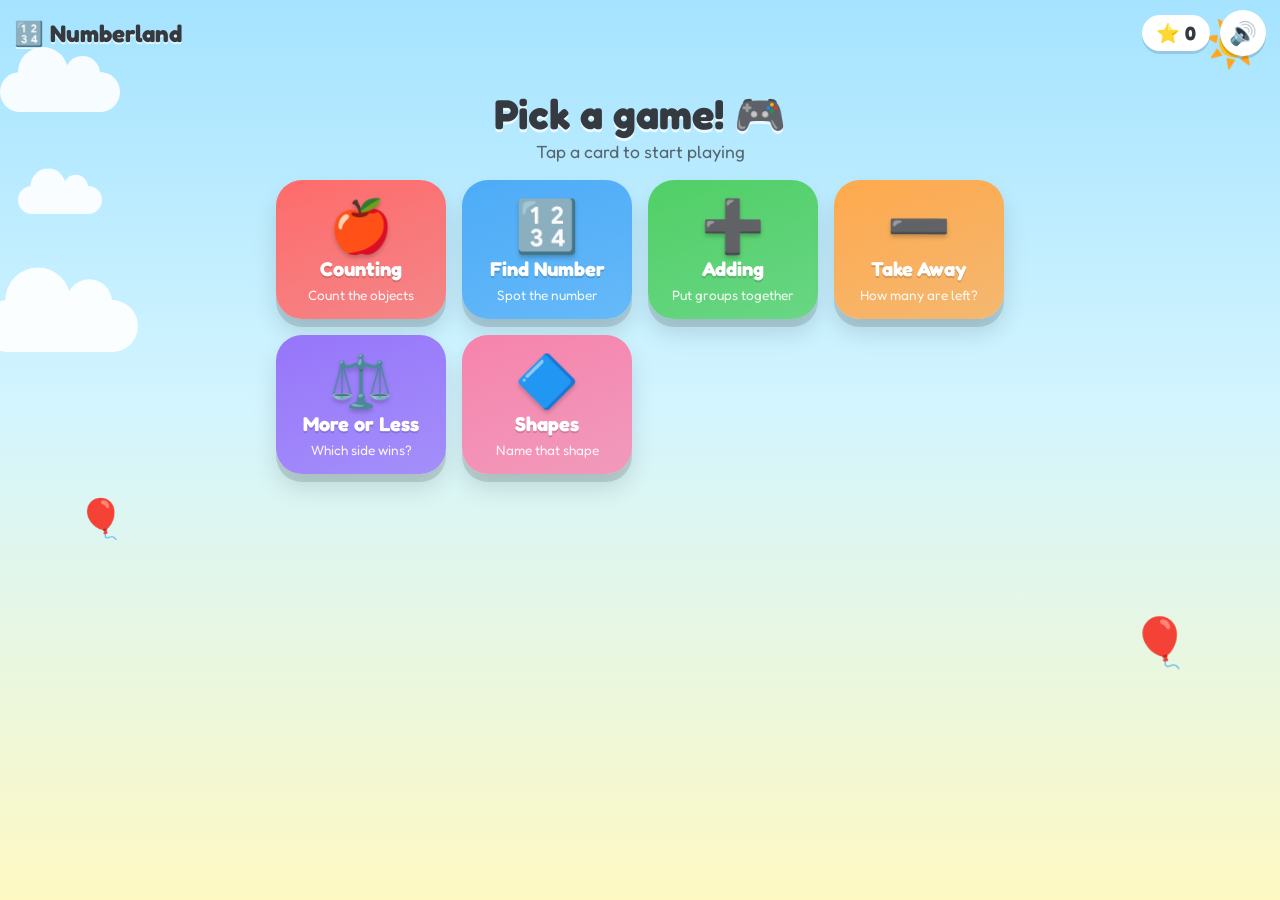
==== index.html @ 521a17ec "Add Numberland: maths game for kids aged 3-6 Fully static web app with six game modes (counting, fin" ====
<!DOCTYPE html>
<html lang="en">
<head>
<meta charset="UTF-8">
<meta name="viewport" content="width=device-width, initial-scale=1, maximum-scale=1, user-scalable=no">
<meta name="apple-mobile-web-app-capable" content="yes">
<title>Numberland — Maths Fun for Kids</title>
<link rel="preconnect" href="https://fonts.googleapis.com">
<link rel="preconnect" href="https://fonts.gstatic.com" crossorigin>
<link href="https://fonts.googleapis.com/css2?family=Fredoka:wght@400;500;600;700&display=swap" rel="stylesheet">
<link rel="stylesheet" href="style.css">
</head>
<body>

<canvas id="confetti-canvas"></canvas>

<div class="sky" aria-hidden="true">
  <div class="cloud c1"></div>
  <div class="cloud c2"></div>
  <div class="cloud c3"></div>
  <div class="balloon b1">🎈</div>
  <div class="balloon b2">🎈</div>
  <div class="sun">☀️</div>
</div>

<header id="topbar">
  <button id="btn-home" class="icon-btn hidden" aria-label="Back to home">🏠</button>
  <div class="logo">🔢 Numberland</div>
  <div class="top-right">
    <div id="star-counter" class="star-counter" title="Your stars">⭐ <span id="star-count">0</span></div>
    <button id="btn-sound" class="icon-btn" aria-label="Toggle sound">🔊</button>
  </div>
</header>

<main id="app">

  <!-- HOME / MODE SELECT -->
  <section id="screen-home" class="screen">
    <h1 class="welcome">Pick a game! 🎮</h1>
    <p class="subtitle">Tap a card to start playing</p>
    <div id="mode-grid" class="mode-grid"></div>
    <div id="trophy-shelf" class="trophy-shelf hidden">
      <span class="trophy-label">Your trophies:</span>
      <span id="trophy-list"></span>
    </div>
  </section>

  <!-- GAME -->
  <section id="screen-game" class="screen hidden">
    <div class="game-head">
      <div id="level-badge" class="level-badge">Level 1</div>
      <div id="streak-dots" class="streak-dots"></div>
    </div>

    <div class="question-row">
      <h2 id="question-text" class="question-text"></h2>
      <button id="btn-repeat" class="icon-btn big" aria-label="Hear the question">🔊</button>
    </div>

    <div id="visual" class="visual"></div>
    <div id="options" class="options"></div>
    <div id="feedback" class="feedback hidden"></div>
  </section>

  <!-- REWARD -->
  <section id="screen-reward" class="screen hidden">
    <div class="reward-box">
      <div class="reward-trophy">🏆</div>
      <h2 class="reward-title">Amazing!</h2>
      <p class="reward-sub">You earned a trophy!</p>
      <p id="reward-count" class="reward-count"></p>
      <button id="btn-keep-playing" class="big-btn">Keep Playing! 🎉</button>
    </div>
  </section>

</main>

<script src="game.js"></script>
</body>
</html>
---- style.css ----
/* ============ Numberland — kid-friendly styles ============ */

:root {
  --red: #ff6b6b;
  --orange: #ffa94d;
  --yellow: #ffd43b;
  --green: #51cf66;
  --teal: #38d9a9;
  --blue: #4dabf7;
  --purple: #9775fa;
  --pink: #f783ac;
  --ink: #343a40;
  --card-shadow: 0 8px 0 rgba(0, 0, 0, 0.12), 0 14px 24px rgba(0, 0, 0, 0.12);
}

* { box-sizing: border-box; -webkit-tap-highlight-color: transparent; }

html, body {
  margin: 0;
  padding: 0;
  min-height: 100%;
  overflow-x: hidden;
}

body {
  font-family: 'Fredoka', 'Baloo 2', 'Comic Sans MS', 'Chalkboard SE', sans-serif;
  color: var(--ink);
  background: linear-gradient(180deg, #a5e3ff 0%, #d3f5ff 45%, #fef9c3 100%);
  min-height: 100vh;
  user-select: none;
  -webkit-user-select: none;
  touch-action: manipulation;
}

/* ---------- animated sky ---------- */
.sky { position: fixed; inset: 0; pointer-events: none; z-index: 0; overflow: hidden; }

.cloud {
  position: absolute;
  width: 120px; height: 40px;
  background: #fff;
  border-radius: 40px;
  opacity: 0.9;
  animation: drift linear infinite;
}
.cloud::before, .cloud::after {
  content: '';
  position: absolute;
  background: #fff;
  border-radius: 50%;
}
.cloud::before { width: 50px; height: 50px; top: -25px; left: 18px; }
.cloud::after  { width: 35px; height: 35px; top: -16px; right: 20px; }
.c1 { top: 8%;  animation-duration: 55s; }
.c2 { top: 20%; animation-duration: 75s; animation-delay: -30s; transform: scale(0.7); }
.c3 { top: 34%; animation-duration: 95s; animation-delay: -60s; transform: scale(1.3); }

@keyframes drift {
  from { left: -160px; }
  to   { left: 110%; }
}

.balloon { position: absolute; font-size: 2.4rem; animation: bob 5s ease-in-out infinite; }
.b1 { left: 6%;  top: 55%; }
.b2 { right: 7%; top: 68%; animation-delay: -2.5s; font-size: 3rem; }
@keyframes bob {
  0%, 100% { transform: translateY(0) rotate(-4deg); }
  50%      { transform: translateY(-26px) rotate(4deg); }
}
.sun { position: absolute; top: 12px; right: 16px; font-size: 3rem; animation: spin 30s linear infinite; }
@keyframes spin { to { transform: rotate(360deg); } }

/* ---------- confetti canvas ---------- */
#confetti-canvas {
  position: fixed; inset: 0;
  width: 100%; height: 100%;
  pointer-events: none;
  z-index: 50;
}

/* ---------- top bar ---------- */
#topbar {
  position: relative; z-index: 10;
  display: flex; align-items: center; justify-content: space-between;
  padding: 10px 14px;
}
.logo { font-size: 1.5rem; font-weight: 700; text-shadow: 0 2px 0 rgba(255,255,255,.7); }
.top-right { display: flex; align-items: center; gap: 10px; }

.star-counter {
  background: #fff;
  border-radius: 999px;
  padding: 6px 14px;
  font-size: 1.2rem;
  font-weight: 700;
  box-shadow: 0 3px 0 rgba(0,0,0,.12);
}
.star-counter.bump { animation: bump .45s ease; }
@keyframes bump {
  30% { transform: scale(1.35) rotate(-6deg); }
  60% { transform: scale(0.95); }
}

.icon-btn {
  border: none;
  background: #fff;
  border-radius: 50%;
  width: 46px; height: 46px;
  font-size: 1.4rem;
  cursor: pointer;
  box-shadow: 0 3px 0 rgba(0,0,0,.15);
  transition: transform .1s ease;
  display: inline-flex; align-items: center; justify-content: center;
}
.icon-btn:active { transform: scale(0.9); }
.icon-btn.big { width: 60px; height: 60px; font-size: 1.8rem; flex: 0 0 auto; }

/* ---------- screens ---------- */
#app { position: relative; z-index: 5; max-width: 760px; margin: 0 auto; padding: 8px 16px 40px; }
.screen { animation: fadeIn .3s ease; }
.hidden { display: none !important; }
@keyframes fadeIn { from { opacity: 0; transform: translateY(12px); } }

.welcome {
  text-align: center;
  font-size: clamp(1.8rem, 5vw, 2.6rem);
  margin: 14px 0 2px;
  text-shadow: 0 3px 0 rgba(255,255,255,.7);
}
.subtitle { text-align: center; margin: 0 0 18px; font-size: 1.1rem; opacity: .75; }

/* ---------- mode cards ---------- */
.mode-grid {
  display: grid;
  grid-template-columns: repeat(auto-fit, minmax(150px, 1fr));
  gap: 16px;
}
.mode-card {
  border: none;
  border-radius: 26px;
  padding: 20px 12px 16px;
  cursor: pointer;
  color: #fff;
  font-family: inherit;
  box-shadow: var(--card-shadow);
  transition: transform .12s ease, box-shadow .12s ease;
  display: flex; flex-direction: column; align-items: center; gap: 6px;
}
.mode-card:hover { transform: translateY(-5px) rotate(-1deg); }
.mode-card:active { transform: scale(0.94); box-shadow: 0 2px 0 rgba(0,0,0,.12); }
.mode-icon { font-size: 3.2rem; line-height: 1; filter: drop-shadow(0 3px 2px rgba(0,0,0,.2)); }
.mode-name { font-size: 1.25rem; font-weight: 700; text-shadow: 0 2px 0 rgba(0,0,0,.15); }
.mode-desc { font-size: .85rem; opacity: .92; }

.trophy-shelf {
  margin-top: 26px;
  text-align: center;
  background: rgba(255,255,255,.55);
  border-radius: 18px;
  padding: 10px 14px;
  font-size: 1.3rem;
}
.trophy-label { font-size: 1rem; font-weight: 600; margin-right: 8px; }

/* ---------- game screen ---------- */
.game-head { display: flex; align-items: center; justify-content: space-between; margin: 4px 2px 8px; }
.level-badge {
  background: var(--purple);
  color: #fff;
  font-weight: 700;
  border-radius: 999px;
  padding: 5px 14px;
  font-size: .95rem;
  box-shadow: 0 3px 0 rgba(0,0,0,.15);
}
.streak-dots { font-size: 1.1rem; letter-spacing: 2px; min-height: 1.4em; }

.question-row {
  display: flex; align-items: center; gap: 12px;
  background: rgba(255,255,255,.75);
  border-radius: 22px;
  padding: 12px 16px;
  box-shadow: 0 4px 0 rgba(0,0,0,.08);
}
.question-text { flex: 1; margin: 0; font-size: clamp(1.3rem, 4.5vw, 1.9rem); font-weight: 600; }

.visual {
  margin: 18px auto 6px;
  min-height: 90px;
  display: flex; flex-wrap: wrap; align-items: center; justify-content: center;
  gap: 8px;
  padding: 6px;
}

.obj {
  font-size: clamp(2.4rem, 8vw, 3.4rem);
  line-height: 1.15;
  cursor: pointer;
  position: relative;
  display: inline-block;
  transition: transform .15s ease;
  animation: popIn .35s ease backwards;
}
.obj:hover { transform: scale(1.12); }
.obj.counted { transform: scale(1.25); filter: drop-shadow(0 0 6px rgba(255,212,59,.9)); }
.obj.counted::after {
  content: attr(data-count);
  position: absolute;
  top: -10px; right: -10px;
  background: var(--yellow);
  color: var(--ink);
  font-size: .95rem;
  font-weight: 700;
  width: 24px; height: 24px;
  border-radius: 50%;
  display: flex; align-items: center; justify-content: center;
  box-shadow: 0 2px 0 rgba(0,0,0,.2);
}
.obj.crossed { opacity: .35; filter: grayscale(.8); animation: flyAway .6s ease forwards; }
.obj.static { cursor: default; }
.obj.static:hover { transform: none; }

@keyframes popIn { from { transform: scale(0); } 70% { transform: scale(1.2); } }
@keyframes flyAway { to { transform: translateY(-40px) rotate(30deg); opacity: 0; } }

.visual-op { font-size: clamp(2rem, 7vw, 3rem); font-weight: 700; margin: 0 6px; }
.visual-eq { font-size: clamp(2rem, 7vw, 3rem); font-weight: 700; margin: 0 6px; color: var(--purple); }

/* compare panels */
.compare-wrap { display: flex; gap: 14px; width: 100%; justify-content: center; }
.compare-panel {
  flex: 1 1 0;
  max-width: 300px;
  min-height: 160px;
  background: rgba(255,255,255,.8);
  border: 4px dashed rgba(0,0,0,.15);
  border-radius: 22px;
  padding: 12px 8px;
  display: flex; flex-wrap: wrap; align-items: center; justify-content: center;
  gap: 4px;
  cursor: pointer;
  transition: transform .12s ease, border-color .12s ease;
  font-family: inherit;
}
.compare-panel:hover { transform: scale(1.03); border-color: var(--blue); }
.compare-panel:active { transform: scale(.96); }
.compare-panel .obj { cursor: pointer; }
.compare-panel.correct-panel { border-color: var(--green); border-style: solid; background: #d3f9d8; }

/* ---------- answer options ---------- */
.options {
  display: flex; flex-wrap: wrap; justify-content: center;
  gap: 16px;
  margin-top: 18px;
  padding-bottom: 10px;
}
.opt-btn {
  font-family: inherit;
  font-weight: 700;
  font-size: clamp(2rem, 8vw, 3rem);
  color: #fff;
  border: none;
  border-radius: 24px;
  min-width: 92px;
  padding: 14px 26px;
  cursor: pointer;
  box-shadow: 0 6px 0 rgba(0,0,0,.18);
  transition: transform .1s ease, box-shadow .1s ease, opacity .2s ease;
  animation: popIn .3s ease backwards;
}
.opt-btn:hover { transform: translateY(-3px); }
.opt-btn:active { transform: translateY(3px); box-shadow: 0 2px 0 rgba(0,0,0,.18); }
.opt-btn.wrong { opacity: .35; pointer-events: none; animation: shake .4s ease; }
.opt-btn.right { animation: cheer .6s ease; background: var(--green) !important; }
.opt-btn .shape-emoji { font-size: clamp(2.4rem, 9vw, 3.4rem); line-height: 1; }

@keyframes shake {
  20%, 60% { transform: translateX(-8px); }
  40%, 80% { transform: translateX(8px); }
}
@keyframes cheer {
  30% { transform: scale(1.25) rotate(-5deg); }
  60% { transform: scale(1.1) rotate(5deg); }
}

/* ---------- feedback overlay ---------- */
.feedback {
  position: fixed;
  inset: 0;
  display: flex; flex-direction: column; align-items: center; justify-content: center;
  pointer-events: none;
  z-index: 40;
}
.feedback .fb-emoji { font-size: clamp(5rem, 20vw, 9rem); animation: fbBounce .8s ease; filter: drop-shadow(0 8px 12px rgba(0,0,0,.25)); }
.feedback .fb-word {
  font-size: clamp(2rem, 8vw, 3.2rem);
  font-weight: 700;
  color: #fff;
  text-shadow: 0 3px 0 rgba(0,0,0,.25);
  animation: popIn .5s ease;
}
@keyframes fbBounce {
  0% { transform: scale(0) rotate(-30deg); }
  60% { transform: scale(1.25) rotate(10deg); }
  100% { transform: scale(1); }
}

/* ---------- reward screen ---------- */
#screen-reward { text-align: center; padding-top: 30px; }
.reward-box {
  background: rgba(255,255,255,.85);
  border-radius: 30px;
  padding: 34px 26px;
  box-shadow: var(--card-shadow);
  display: inline-block;
}
.reward-trophy { font-size: 6rem; animation: fbBounce 1s ease; }
.reward-title { font-size: 2.4rem; margin: 8px 0 0; }
.reward-sub { font-size: 1.3rem; margin: 6px 0 0; }
.reward-count { font-size: 1.1rem; opacity: .75; }

.big-btn {
  font-family: inherit;
  font-size: 1.5rem;
  font-weight: 700;
  color: #fff;
  background: var(--green);
  border: none;
  border-radius: 999px;
  padding: 16px 34px;
  margin-top: 14px;
  cursor: pointer;
  box-shadow: 0 6px 0 rgba(0,0,0,.18);
  transition: transform .1s ease;
}
.big-btn:active { transform: translateY(3px); box-shadow: 0 2px 0 rgba(0,0,0,.18); }

/* ---------- small screens ---------- */
@media (max-width: 480px) {
  .mode-grid { grid-template-columns: repeat(2, 1fr); gap: 12px; }
  .mode-icon { font-size: 2.6rem; }
  .compare-wrap { gap: 10px; }
  .logo { font-size: 1.2rem; }
}
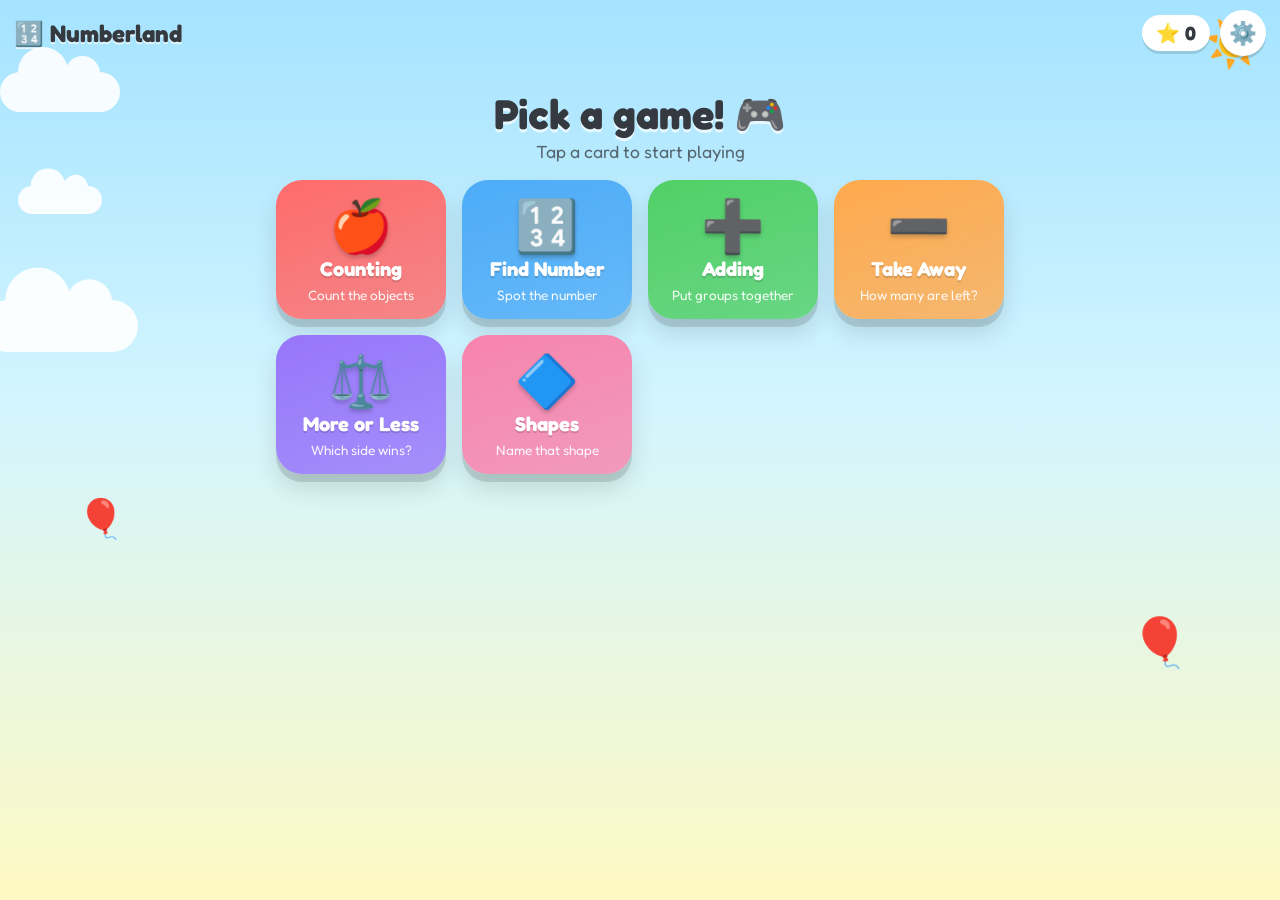
==== commit ba9ee7ef: "Add settings modal with sound toggle and progress reset Gear button in the top bar opens a modal con" ====
--- a/index.html
+++ b/index.html
@@ -5,6 +5,9 @@
 <meta name="viewport" content="width=device-width, initial-scale=1, maximum-scale=1, user-scalable=no">
 <meta name="apple-mobile-web-app-capable" content="yes">
 <title>Numberland — Maths Fun for Kids</title>
+<link rel="icon" type="image/png" sizes="32x32" href="favicon-32x32.png">
+<link rel="icon" type="image/png" sizes="192x192" href="icon-192x192.png">
+<link rel="apple-touch-icon" href="apple-touch-icon.png">
 <link rel="preconnect" href="https://fonts.googleapis.com">
 <link rel="preconnect" href="https://fonts.gstatic.com" crossorigin>
 <link href="https://fonts.googleapis.com/css2?family=Fredoka:wght@400;500;600;700&display=swap" rel="stylesheet">
@@ -28,7 +31,7 @@
   <div class="logo">🔢 Numberland</div>
   <div class="top-right">
     <div id="star-counter" class="star-counter" title="Your stars">⭐ <span id="star-count">0</span></div>
-    <button id="btn-sound" class="icon-btn" aria-label="Toggle sound">🔊</button>
+    <button id="btn-settings" class="icon-btn" aria-label="Settings">⚙️</button>
   </div>
 </header>
 
@@ -75,6 +78,16 @@
 
 </main>
 
+<!-- SETTINGS MODAL -->
+<div id="settings-modal" class="modal hidden">
+  <div class="modal-box" role="dialog" aria-label="Settings">
+    <h2>Settings ⚙️</h2>
+    <button id="btn-sound-toggle" class="settings-btn">🔊 Sound: On</button>
+    <button id="btn-reset" class="settings-btn danger">🗑️ Reset Progress</button>
+    <button id="btn-settings-close" class="settings-btn close">✖ Close</button>
+  </div>
+</div>
+
 <script src="game.js"></script>
 </body>
 </html>
--- a/style.css
+++ b/style.css
@@ -335,6 +335,41 @@
 }
 .big-btn:active { transform: translateY(3px); box-shadow: 0 2px 0 rgba(0,0,0,.18); }
 
+/* ---------- settings modal ---------- */
+.modal {
+  position: fixed; inset: 0; z-index: 60;
+  background: rgba(52, 58, 64, .45);
+  display: flex; align-items: center; justify-content: center;
+  animation: fadeIn .2s ease;
+}
+.modal-box {
+  background: #fff;
+  border-radius: 28px;
+  padding: 26px 24px;
+  width: min(90vw, 340px);
+  box-shadow: var(--card-shadow);
+  display: flex; flex-direction: column; gap: 14px;
+  animation: popIn .25s ease;
+}
+.modal-box h2 { margin: 0 0 4px; text-align: center; font-size: 1.6rem; }
+.settings-btn {
+  font-family: inherit;
+  font-size: 1.25rem;
+  font-weight: 700;
+  border: none;
+  border-radius: 18px;
+  padding: 14px 18px;
+  cursor: pointer;
+  color: #fff;
+  background: var(--blue);
+  box-shadow: 0 4px 0 rgba(0, 0, 0, .15);
+  transition: transform .1s ease;
+}
+.settings-btn:active { transform: translateY(2px); box-shadow: 0 2px 0 rgba(0, 0, 0, .15); }
+.settings-btn.danger { background: var(--red); }
+.settings-btn.danger.confirm { background: var(--orange); animation: shake .4s ease; }
+.settings-btn.close { background: #adb5bd; }
+
 /* ---------- small screens ---------- */
 @media (max-width: 480px) {
   .mode-grid { grid-template-columns: repeat(2, 1fr); gap: 12px; }
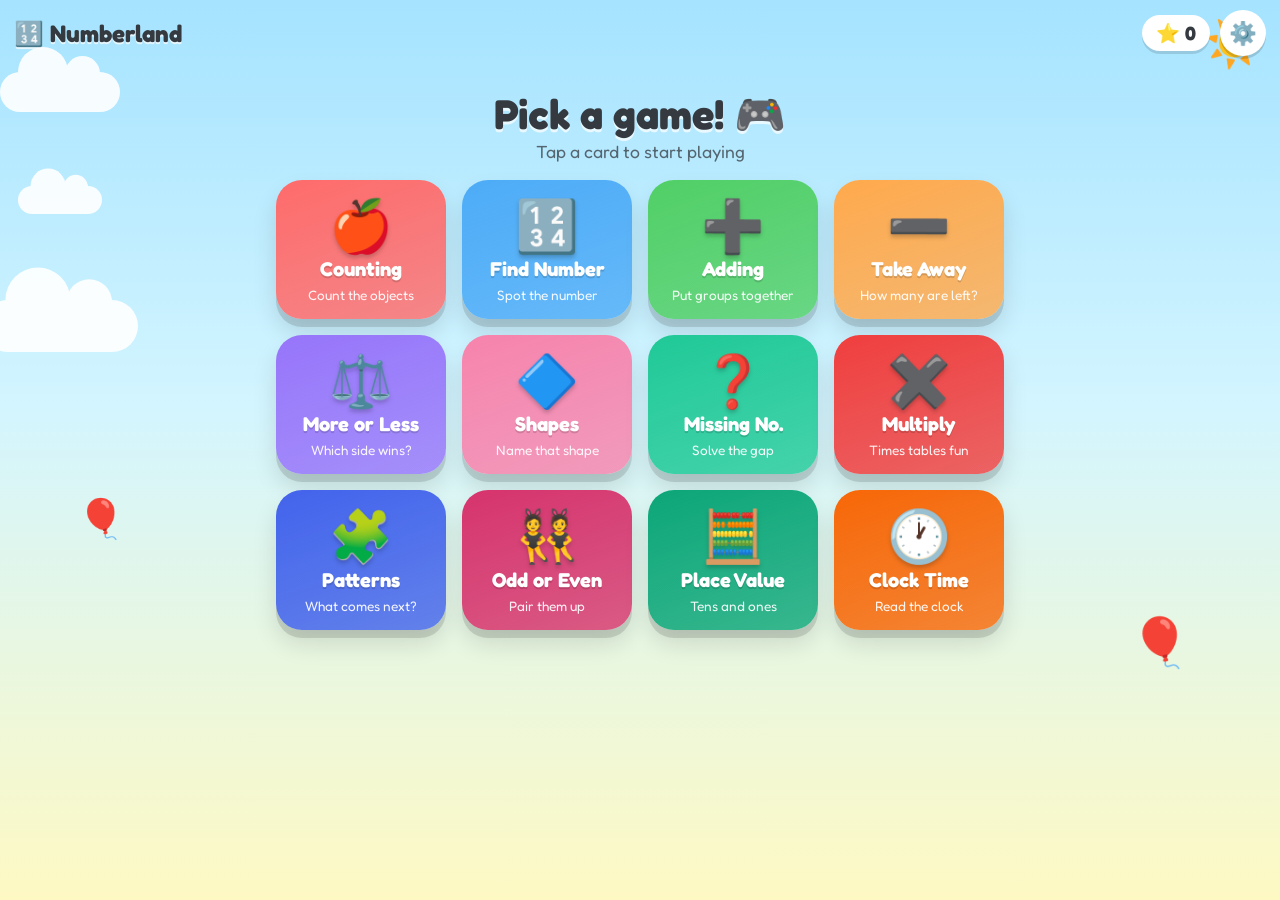
==== commit 18cd15a0: "Restructure into src/ and docs/, add LLM project guide Source moves under src/ with js/, css/, and i" ====
--- a/index.html
+++ b/index.html
@@ -2,92 +2,12 @@
 <html lang="en">
 <head>
 <meta charset="UTF-8">
-<meta name="viewport" content="width=device-width, initial-scale=1, maximum-scale=1, user-scalable=no">
-<meta name="apple-mobile-web-app-capable" content="yes">
+<meta http-equiv="refresh" content="0; url=src/">
+<link rel="canonical" href="src/">
 <title>Numberland — Maths Fun for Kids</title>
-<link rel="icon" type="image/png" sizes="32x32" href="favicon-32x32.png">
-<link rel="icon" type="image/png" sizes="192x192" href="icon-192x192.png">
-<link rel="apple-touch-icon" href="apple-touch-icon.png">
-<link rel="preconnect" href="https://fonts.googleapis.com">
-<link rel="preconnect" href="https://fonts.gstatic.com" crossorigin>
-<link href="https://fonts.googleapis.com/css2?family=Fredoka:wght@400;500;600;700&display=swap" rel="stylesheet">
-<link rel="stylesheet" href="style.css">
 </head>
 <body>
-
-<canvas id="confetti-canvas"></canvas>
-
-<div class="sky" aria-hidden="true">
-  <div class="cloud c1"></div>
-  <div class="cloud c2"></div>
-  <div class="cloud c3"></div>
-  <div class="balloon b1">🎈</div>
-  <div class="balloon b2">🎈</div>
-  <div class="sun">☀️</div>
-</div>
-
-<header id="topbar">
-  <button id="btn-home" class="icon-btn hidden" aria-label="Back to home">🏠</button>
-  <div class="logo">🔢 Numberland</div>
-  <div class="top-right">
-    <div id="star-counter" class="star-counter" title="Your stars">⭐ <span id="star-count">0</span></div>
-    <button id="btn-settings" class="icon-btn" aria-label="Settings">⚙️</button>
-  </div>
-</header>
-
-<main id="app">
-
-  <!-- HOME / MODE SELECT -->
-  <section id="screen-home" class="screen">
-    <h1 class="welcome">Pick a game! 🎮</h1>
-    <p class="subtitle">Tap a card to start playing</p>
-    <div id="mode-grid" class="mode-grid"></div>
-    <div id="trophy-shelf" class="trophy-shelf hidden">
-      <span class="trophy-label">Your trophies:</span>
-      <span id="trophy-list"></span>
-    </div>
-  </section>
-
-  <!-- GAME -->
-  <section id="screen-game" class="screen hidden">
-    <div class="game-head">
-      <div id="level-badge" class="level-badge">Level 1</div>
-      <div id="streak-dots" class="streak-dots"></div>
-    </div>
-
-    <div class="question-row">
-      <h2 id="question-text" class="question-text"></h2>
-      <button id="btn-repeat" class="icon-btn big" aria-label="Hear the question">🔊</button>
-    </div>
-
-    <div id="visual" class="visual"></div>
-    <div id="options" class="options"></div>
-    <div id="feedback" class="feedback hidden"></div>
-  </section>
-
-  <!-- REWARD -->
-  <section id="screen-reward" class="screen hidden">
-    <div class="reward-box">
-      <div class="reward-trophy">🏆</div>
-      <h2 class="reward-title">Amazing!</h2>
-      <p class="reward-sub">You earned a trophy!</p>
-      <p id="reward-count" class="reward-count"></p>
-      <button id="btn-keep-playing" class="big-btn">Keep Playing! 🎉</button>
-    </div>
-  </section>
-
-</main>
-
-<!-- SETTINGS MODAL -->
-<div id="settings-modal" class="modal hidden">
-  <div class="modal-box" role="dialog" aria-label="Settings">
-    <h2>Settings ⚙️</h2>
-    <button id="btn-sound-toggle" class="settings-btn">🔊 Sound: On</button>
-    <button id="btn-reset" class="settings-btn danger">🗑️ Reset Progress</button>
-    <button id="btn-settings-close" class="settings-btn close">✖ Close</button>
-  </div>
-</div>
-
-<script src="game.js"></script>
+<p>Loading Numberland… <a href="src/">Tap here if nothing happens</a>.</p>
+<script>window.location.replace('src/');</script>
 </body>
 </html>
